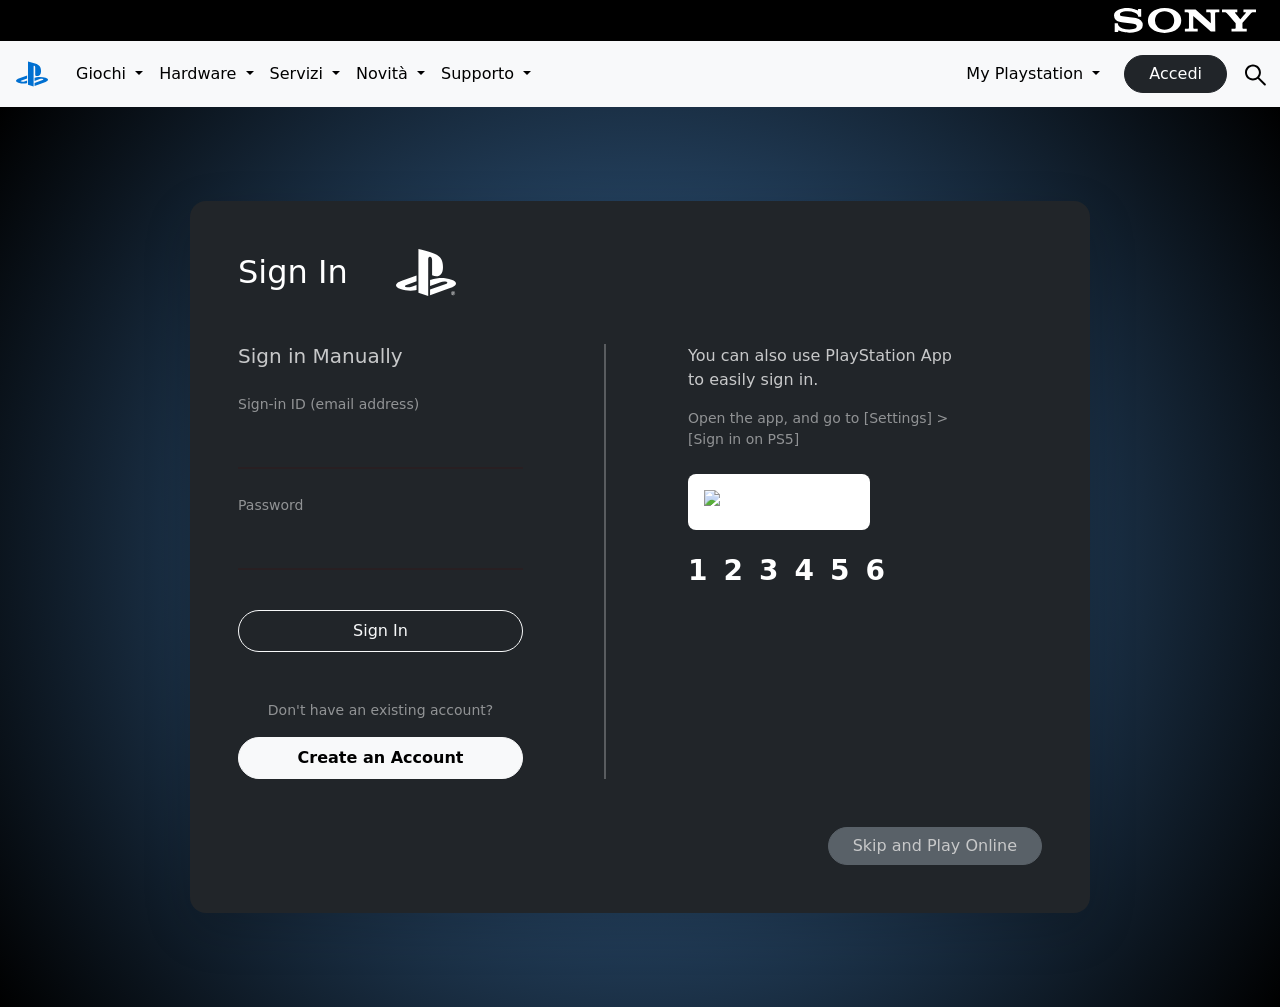
==== login.html @ 80a73db7 "add login page attempt and code polishing" ====
<!DOCTYPE html>
<html lang="en">

<head>
    <meta charset="UTF-8">
    <meta name="viewport" content="width=device-width, initial-scale=1.0">
    <title>Login Playstation</title>

    <link href="https://cdn.jsdelivr.net/npm/bootstrap@5.3.8/dist/css/bootstrap.min.css" rel="stylesheet"
        integrity="sha384-sRIl4kxILFvY47J16cr9ZwB07vP4J8+LH7qKQnuqkuIAvNWLzeN8tE5YBujZqJLB" crossorigin="anonymous">
    <link rel="stylesheet" href="https://cdn.jsdelivr.net/npm/bootstrap-icons@1.13.1/font/bootstrap-icons.min.css">
    <link rel="stylesheet" href="./style.css">
</head>


<header>

    <!--Sony black logo bar -->
    <div class="bg-black d-flex justify-content-end py-2 px-4 ">
        <img src="./img/sony_logo.svg" class="img-fluid" style="height:25px" alt="Sony logo">
    </div>
</header>

<!-- NavBar  -->
<nav class="navbar navbar-expand-lg bg-body-tertiary sticky-top ">
    <div class="container-fluid">
        <a class="navbar-brand" href="./index.html">
            <img src="./img/play_logo.svg" class="img-fluid" alt="Play logo" style="height: 40px;" />
        </a>

        <button class="navbar-toggler" type="button" data-bs-toggle="collapse" data-bs-target="#navbarScroll"
            aria-controls="navbarScroll" aria-expanded="false" aria-label="Toggle navigation">
            <span class="navbar-toggler-icon"></span>
        </button>

        <div class="collapse navbar-collapse" id="navbarScroll">
            <ul class="navbar-nav me-auto my-2 my-lg-0 navbar-nav-scroll" style="--bs-scroll-height: 100px;">

                <li class="nav-item dropdown">
                    <a class="nav-link dropdown-toggle text-black" href="#" role="button" data-bs-toggle="dropdown">
                        Giochi
                    </a>
                    <ul class="dropdown-menu">
                        <li><a class="dropdown-item" href="#">Action</a></li>
                        <li><a class="dropdown-item" href="#">Adventure</a></li>
                        <li>
                            <hr class="dropdown-divider">
                        </li>
                        <li><a class="dropdown-item" href="#">Vedi tutti</a></li>
                    </ul>
                </li>

                <li class="nav-item dropdown">
                    <a class="nav-link dropdown-toggle text-black" href="#" role="button" data-bs-toggle="dropdown">
                        Hardware
                    </a>
                    <ul class="dropdown-menu">
                        <li><a class="dropdown-item" href="#">Console</a></li>
                        <li><a class="dropdown-item" href="#">Controller</a></li>
                    </ul>
                </li>

                <li class="nav-item dropdown">
                    <a class="nav-link dropdown-toggle text-black" href="#" role="button" data-bs-toggle="dropdown">
                        Servizi
                    </a>
                    <ul class="dropdown-menu">
                        <li><a class="dropdown-item" href="#">PS Plus</a></li>
                    </ul>
                </li>

                <li class="nav-item dropdown">
                    <a class="nav-link dropdown-toggle text-black" href="#" role="button" data-bs-toggle="dropdown">
                        Novità
                    </a>
                    <ul class="dropdown-menu">
                        <li><a class="dropdown-item" href="#">Ultimi annunci</a></li>
                    </ul>
                </li>

                <li class="nav-item dropdown">
                    <a class="nav-link dropdown-toggle text-black" href="#" role="button" data-bs-toggle="dropdown">
                        Supporto
                    </a>
                    <ul class="dropdown-menu">
                        <li><a class="dropdown-item" href="#">Assistenza</a></li>
                    </ul>
                </li>
            </ul>

            <div class="d-flex align-items-center">
                <div class="nav-item dropdown d-none d-lg-block me-3">
                    <a class="nav-link dropdown-toggle text-black" href="#" role="button" data-bs-toggle="dropdown">
                        My Playstation
                    </a>
                    <ul class="dropdown-menu">
                        <li><a class="dropdown-item" href="#">Profilo</a></li>
                        <li><a class="dropdown-item" href="#">Trofei</a></li>
                    </ul>
                </div>

                <a href="./login.html" class="btn btn-dark mx-2 rounded-pill px-4" type="button">Accedi</a>
                <img src="./img/lens.svg" alt="Cerca" style="height: 25px; cursor: pointer;" class="ms-2">
            </div>
        </div>
    </div>
</nav>

<!-- Don't work properly rn -->
<!-- NavEnd -->

<body>
    <main>
        <section class="login-screen d-flex align-items-center justify-content-center text-white">
            <div class="container bg-dark p-5 rounded-4 shadow-lg">

                <h2 class="mb-5 fw-light align-items-center d-flex">Sign In <img src="./img/ps-footer.svg" alt="" class="login-icon mx-5"></h2>

                <div class="row align-items-stretch">
                    <div class="col-12 col-md-5 d-flex flex-column justify-content-between pe-md-5">
                        <div>
                            <h5 class="mb-4 opacity-75">Sign in Manually</h5>
                            <div class="mb-4">
                                <label class="form-label small opacity-50">Sign-in ID (email address)</label>
                                <input type="email" class="form-control-custom">
                            </div>
                            <div class="mb-4">
                                <label class="form-label small opacity-50">Password</label>
                                <input type="password" class="form-control-custom">
                            </div>
                            <button class="btn btn-outline-light w-100 rounded-pill mt-3 py-2">Sign In</button>
                        </div>

                        <div class="mt-5 text-center">
                            <p class="small opacity-50">Don't have an existing account?</p>
                            <button class="btn btn-light text-black w-100 rounded-pill fw-bold py-2">Create an
                                Account</button>
                        </div>
                    </div>

                    <div class="col-md-1 d-none d-md-flex justify-content-center">
                        <div class="vr opacity-25" style="width: 2px; background-color: #fff;"></div>
                    </div>

                    <div class="col-12 col-md-5 ps-md-5 mt-5 mt-md-0 text-center text-md-start">
                        <p class="opacity-75 mb-3">You can also use PlayStation App to easily sign in.</p>
                        <p class="small opacity-50 mb-4">Open the app, and go to [Settings] > [Sign in on PS5]</p>

                        <div class="qr-container bg-white p-3 d-inline-block rounded-3 mb-3">
                            <img src="https://api.qrserver.com/v1/create-qr-code/?size=150x150&data=PS5" alt="QR Code"
                                style="width: 150px;">
                        </div>
                        <h3 class="fw-bold qrcode-number mt-2">123456</h3>
                    </div>
                </div>

                <div class="d-flex justify-content-end mt-5">
                    <button class="btn btn-secondary rounded-pill px-4 opacity-75">Skip and Play Online</button>
                </div>
            </div>
        </section>
    </main>
</body>

</html>
---- style.css ----
* {
  margin: 0;
  padding: 0;
  box-sizing: border-box;
}

img {
  display: block;
  max-width: 100%;
  height: auto;
}

.hero-text {
  color: white;
  font-family: sans-serif;
  font-size: 12px
}

.playstation-product {
  text-align: center;
  padding-bottom: 15px;
  opacity: 0.6;
}


.playstation-product img {
  max-width: 100px;
  height: auto;
  margin: 0 auto 15px auto;
}

.playstation-product h5 {
  font-size: 0.85rem;
  color: #1f1f1f;
  font-weight: 600;
}

.playstation-product.active {
  border-bottom: 3px solid #0070d1;
  opacity: 1;
}



.ps-plus-banner {
    background-color: #bebebe;
    display:block; 
}


.play-now {
  background-color: rgb(22, 28, 59);
}

.footer {

  background-color: rgb(0, 67, 156);
}



.footer-link {

  a {
    text-decoration: none !important;
    color: inherit  !important;     
}

}


.sony-logo {

  max-width: 100px;
}

.returnal-container {

    min-height: 50vh; 
    background-image: url('./img/jumbo-bg.png');
    background-size: cover;
    background-position: center top;
    background-repeat: no-repeat;
    padding: 2rem 0;
}


.container-takes-two {
    min-height: 50vh;
    background-image: url('./img/it-takes-two-hero-banner-desktop.jpg');
    background-size: cover;
    background-position: center;
    background-repeat: no-repeat;
    padding: 2rem 0;
}

/* hover effects */


.first-grid .card {
    transition: transform 0.3s ease, box-shadow 0.3s ease, border-color 0.3s ease;
    cursor: pointer;
 
}

.first-grid .card:hover {
    transform: translateY(-10px);
    
}


.playstation-product{

   transition: transform 0.3s ease, box-shadow 0.3s ease, border-color 0.3s ease;

}

.playstation-product:hover {

    transform: translateY(-10px);
    
}


.new-release {

  transition: transform 0.3s ease, box-shadow 0.3s ease, border-color 0.3s ease;
}

.new-release:hover {

  transform: translateY(-10px);

}


.social-icon {

  transition: transform 0.3s ease, box-shadow 0.3s ease, border-color 0.3s ease;
}

.social-icon:hover {

  transform: translateY(-10px);

}

/* login page try */

.bg-dark {
    background-color: #1a1e20;
    max-width: 900px;
}

.login-screen {
    min-height: 100vh;
    background: radial-gradient(circle, #3f72a6 0%, #000000 100%);
}


.form-control-custom {
    background: transparent;
    border: none;
    border-bottom: 2px solid rgba(71, 5, 5, 0.2);
    border-radius: 0;
    color: rgb(255, 255, 255);
    width: 100%;
    padding: 10px 0;
    transition: border-color 0.3s;
}

.form-control-custom:focus {
    outline: none;
    border-bottom-color: #fff;
}

.qrcode-number{
    letter-spacing: 1rem;
}
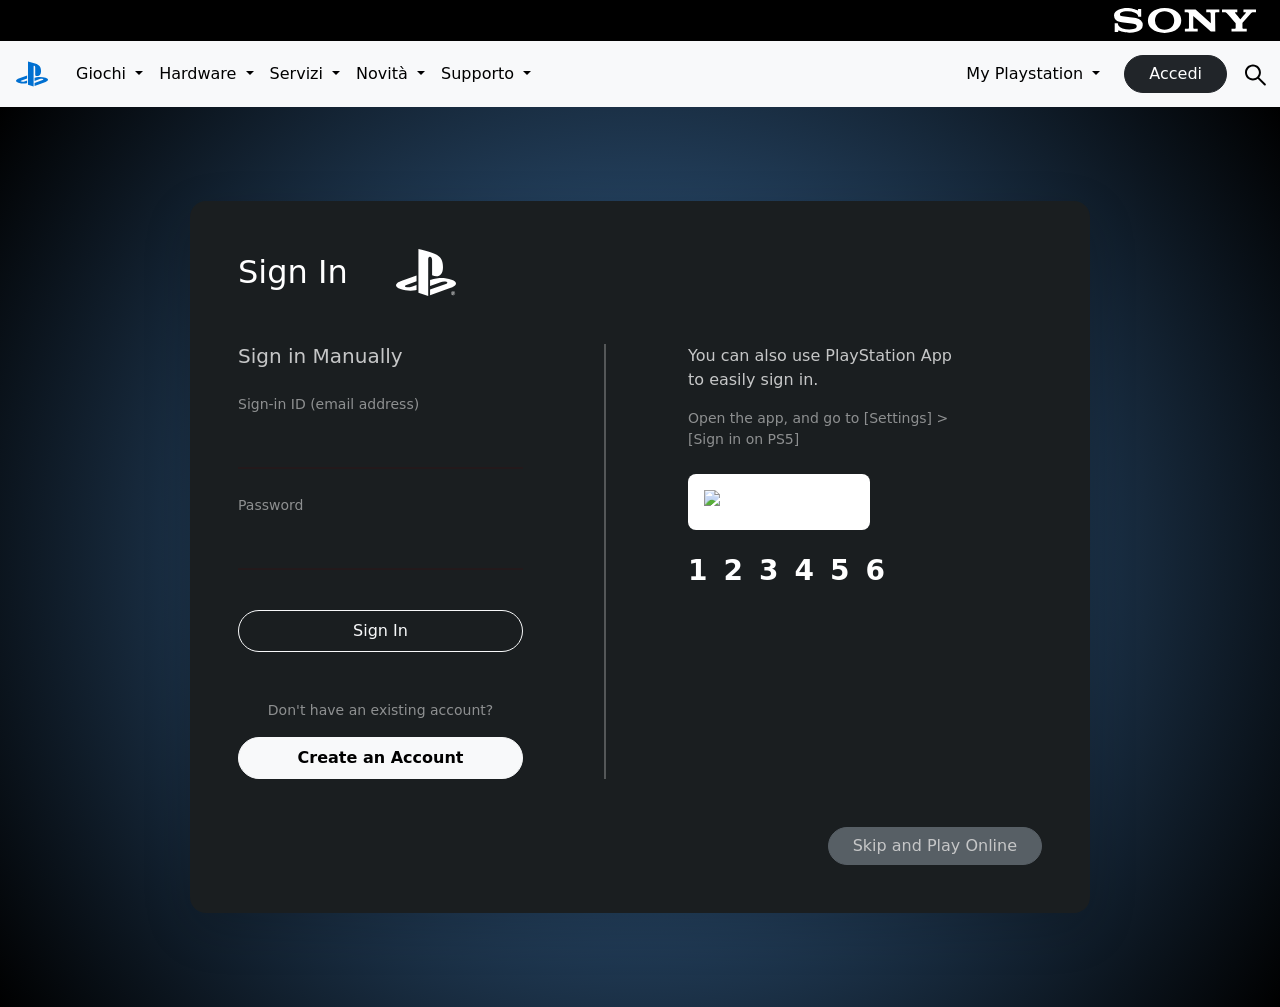
==== commit 2b22a631: "add code polishing" ====
--- a/login.html
+++ b/login.html
@@ -112,7 +112,7 @@
 <body>
     <main>
         <section class="login-screen d-flex align-items-center justify-content-center text-white">
-            <div class="container bg-dark p-5 rounded-4 shadow-lg">
+            <div class="container bg-dark-login p-5 rounded-4 shadow-lg">
 
                 <h2 class="mb-5 fw-light align-items-center d-flex">Sign In <img src="./img/ps-footer.svg" alt="" class="login-icon mx-5"></h2>
 
--- a/style.css
+++ b/style.css
@@ -147,7 +147,7 @@
 
 /* login page try */
 
-.bg-dark {
+.bg-dark-login {
     background-color: #1a1e20;
     max-width: 900px;
 }
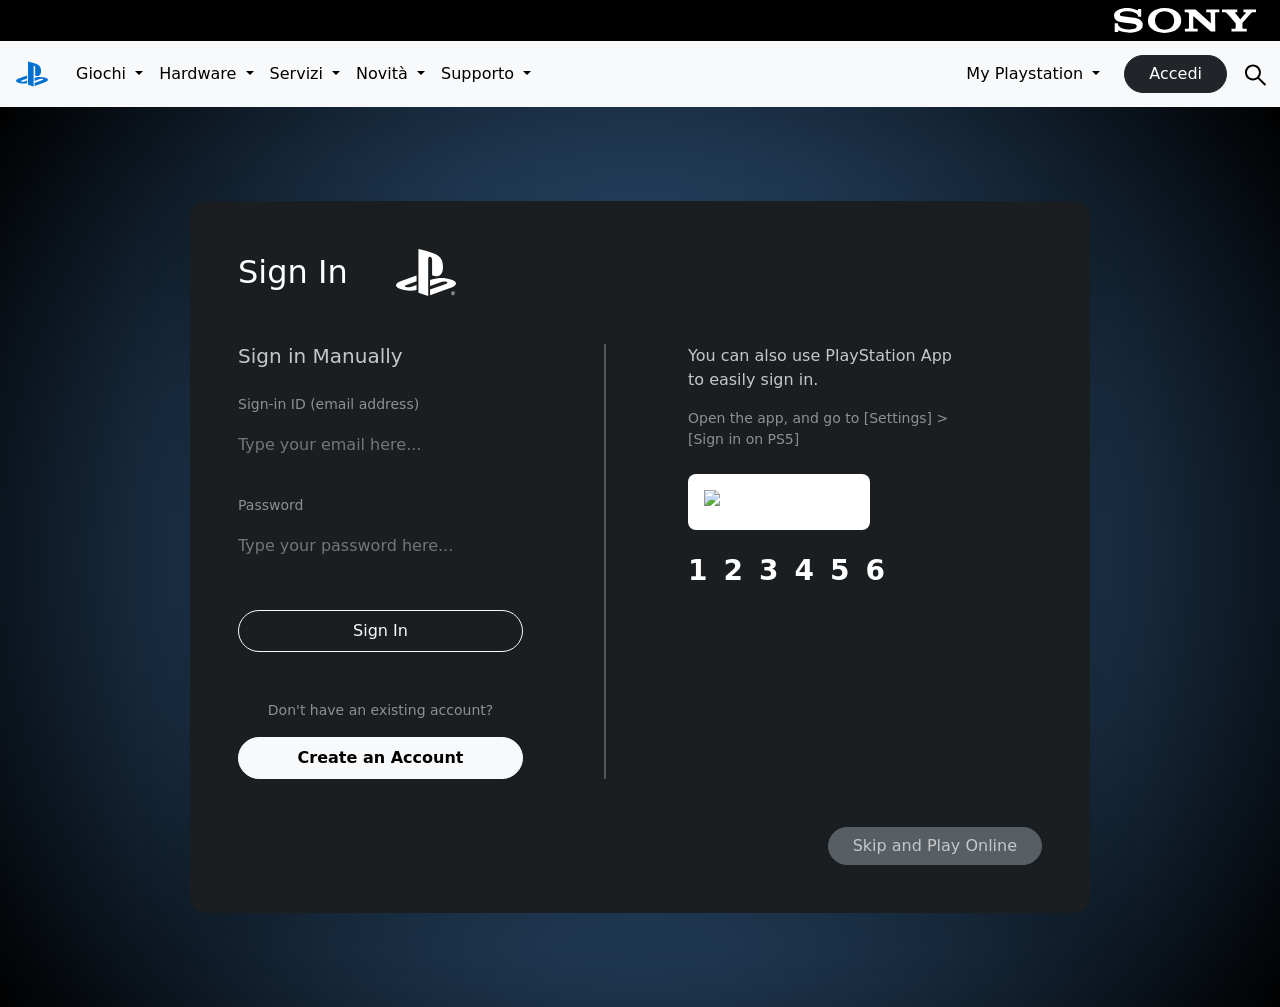
==== commit 7a2b31e9: "add some color changes and placeholder" ====
--- a/login.html
+++ b/login.html
@@ -106,7 +106,7 @@
     </div>
 </nav>
 
-<!-- Don't work properly rn -->
+<!-- Don't work properly :( -->
 <!-- NavEnd -->
 
 <body>
@@ -122,11 +122,11 @@
                             <h5 class="mb-4 opacity-75">Sign in Manually</h5>
                             <div class="mb-4">
                                 <label class="form-label small opacity-50">Sign-in ID (email address)</label>
-                                <input type="email" class="form-control-custom">
+                                <input type="email" class="form-control-custom" placeholder="Type your email here...">
                             </div>
                             <div class="mb-4">
                                 <label class="form-label small opacity-50">Password</label>
-                                <input type="password" class="form-control-custom">
+                                <input type="password" class="form-control-custom" placeholder="Type your password here..." >
                             </div>
                             <button class="btn btn-outline-light w-100 rounded-pill mt-3 py-2">Sign In</button>
                         </div>
--- a/style.css
+++ b/style.css
@@ -161,7 +161,7 @@
 .form-control-custom {
     background: transparent;
     border: none;
-    border-bottom: 2px solid rgba(71, 5, 5, 0.2);
+    border-bottom: 2px solid rgba(71, 5, 5, 0);
     border-radius: 0;
     color: rgb(255, 255, 255);
     width: 100%;
@@ -171,7 +171,7 @@
 
 .form-control-custom:focus {
     outline: none;
-    border-bottom-color: #fff;
+    border-bottom-color: rgb(74, 138, 201);
 }
 
 .qrcode-number{
